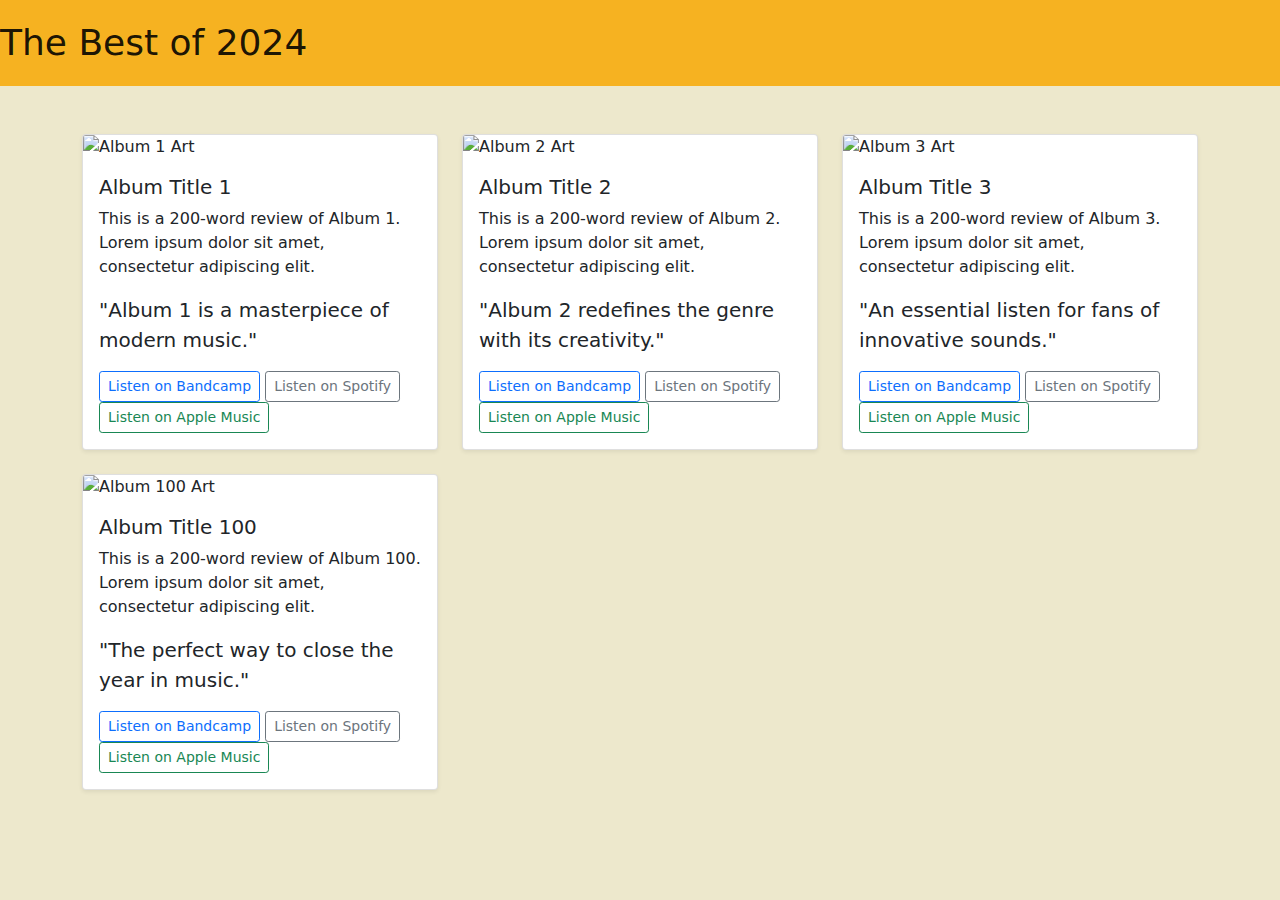
==== index.html @ 3a25fb1e "navbar update" ====
<!DOCTYPE html>
<html lang="en">
<head>
    <meta charset="UTF-8">
    <meta name="viewport" content="width=device-width, initial-scale=1.0">
    <title>Best Albums of 2024</title>
    <!-- Link to Bootstrap CSS -->
    <link href="css/bootstrap.css" rel="stylesheet">

</head>
<body>
    <!-- Navigation (Optional) -->
    <nav class="navbar navbar-light bg-light">
        <a class="navbar-brand" href="#">The Best of 2024</a>
    </nav>

    <!-- Main Container for Albums List -->
    <div class="container mt-5">
        <div class="row" id="album-list">
            
            <!-- Album 1 -->
            <div class="col-md-4">
                <div class="card mb-4 shadow-sm">
                    <img src="https://via.placeholder.com/150" class="card-img-top" alt="Album 1 Art">
                    <div class="card-body">
                        <h5 class="card-title">Album Title 1</h5>
                        <p class="card-text">This is a 200-word review of Album 1. Lorem ipsum dolor sit amet, consectetur adipiscing elit.</p>
                        <blockquote class="blockquote mb-0">
                            <p>"Album 1 is a masterpiece of modern music."</p>
                        </blockquote>
                        <div class="mt-3">
                            <a href="#" class="btn btn-sm btn-outline-primary">Listen on Bandcamp</a>
                            <a href="#" class="btn btn-sm btn-outline-secondary">Listen on Spotify</a>
                            <a href="#" class="btn btn-sm btn-outline-success">Listen on Apple Music</a>
                        </div>
                    </div>
                </div>
            </div>

            <!-- Repeat for Albums 2 to 100 -->
            <!-- Album 2 -->
            <div class="col-md-4">
                <div class="card mb-4 shadow-sm">
                    <img src="https://via.placeholder.com/150" class="card-img-top" alt="Album 2 Art">
                    <div class="card-body">
                        <h5 class="card-title">Album Title 2</h5>
                        <p class="card-text">This is a 200-word review of Album 2. Lorem ipsum dolor sit amet, consectetur adipiscing elit.</p>
                        <blockquote class="blockquote mb-0">
                            <p>"Album 2 redefines the genre with its creativity."</p>
                        </blockquote>
                        <div class="mt-3">
                            <a href="#" class="btn btn-sm btn-outline-primary">Listen on Bandcamp</a>
                            <a href="#" class="btn btn-sm btn-outline-secondary">Listen on Spotify</a>
                            <a href="#" class="btn btn-sm btn-outline-success">Listen on Apple Music</a>
                        </div>
                    </div>
                </div>
            </div>

            <!-- Album 3 -->
            <div class="col-md-4">
                <div class="card mb-4 shadow-sm">
                    <img src="https://via.placeholder.com/150" class="card-img-top" alt="Album 3 Art">
                    <div class="card-body">
                        <h5 class="card-title">Album Title 3</h5>
                        <p class="card-text">This is a 200-word review of Album 3. Lorem ipsum dolor sit amet, consectetur adipiscing elit.</p>
                        <blockquote class="blockquote mb-0">
                            <p>"An essential listen for fans of innovative sounds."</p>
                        </blockquote>
                        <div class="mt-3">
                            <a href="#" class="btn btn-sm btn-outline-primary">Listen on Bandcamp</a>
                            <a href="#" class="btn btn-sm btn-outline-secondary">Listen on Spotify</a>
                            <a href="#" class="btn btn-sm btn-outline-success">Listen on Apple Music</a>
                        </div>
                    </div>
                </div>
            </div>

            <!-- Repeat the same structure for all albums up to Album 100 -->
            <!-- For brevity, I'll skip to the 100th album here -->

            <!-- Album 100 -->
            <div class="col-md-4">
                <div class="card mb-4 shadow-sm">
                    <img src="https://via.placeholder.com/150" class="card-img-top" alt="Album 100 Art">
                    <div class="card-body">
                        <h5 class="card-title">Album Title 100</h5>
                        <p class="card-text">This is a 200-word review of Album 100. Lorem ipsum dolor sit amet, consectetur adipiscing elit.</p>
                        <blockquote class="blockquote mb-0">
                            <p>"The perfect way to close the year in music."</p>
                        </blockquote>
                        <div class="mt-3">
                            <a href="#" class="btn btn-sm btn-outline-primary">Listen on Bandcamp</a>
                            <a href="#" class="btn btn-sm btn-outline-secondary">Listen on Spotify</a>
                            <a href="#" class="btn btn-sm btn-outline-success">Listen on Apple Music</a>
                        </div>
                    </div>
                </div>
            </div>

        </div>
    </div>

    <!-- Link to Bootstrap JavaScript (Optional for interactive components) -->
    <script src="https://code.jquery.com/jquery-3.5.1.slim.min.js"></script>
    <script src="https://cdn.jsdelivr.net/npm/bootstrap@4.5.2/dist/js/bootstrap.bundle.min.js"></script>
    <!-- Link to Your Custom JS -->
    <script src="script.js"></script>
</body>
</html>
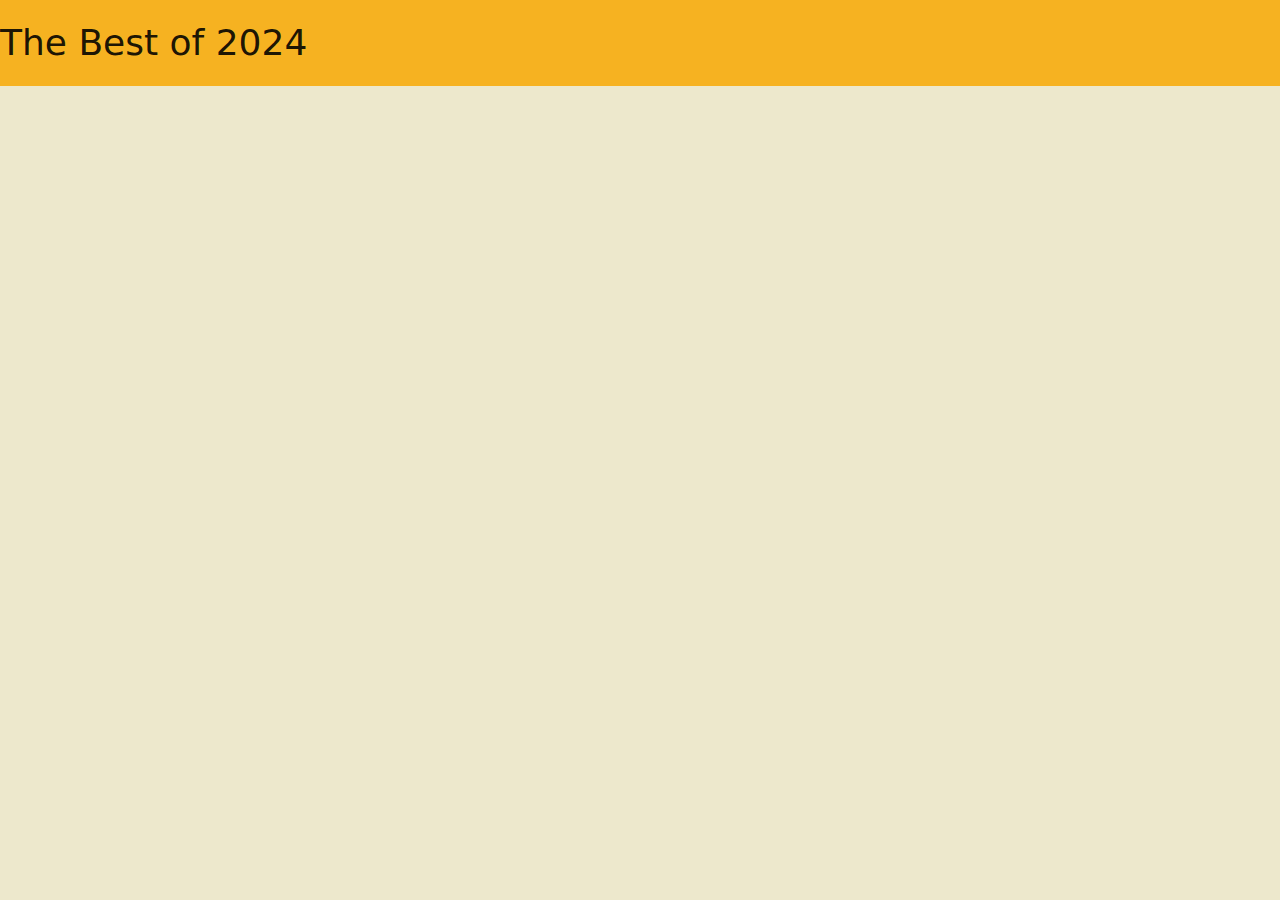
==== commit 84aaf03f: "JS" ====
--- a/index.html
+++ b/index.html
@@ -14,93 +14,11 @@
         <a class="navbar-brand" href="#">The Best of 2024</a>
     </nav>
 
-    <!-- Main Container for Albums List -->
     <div class="container mt-5">
         <div class="row" id="album-list">
-            
-            <!-- Album 1 -->
-            <div class="col-md-4">
-                <div class="card mb-4 shadow-sm">
-                    <img src="https://via.placeholder.com/150" class="card-img-top" alt="Album 1 Art">
-                    <div class="card-body">
-                        <h5 class="card-title">Album Title 1</h5>
-                        <p class="card-text">This is a 200-word review of Album 1. Lorem ipsum dolor sit amet, consectetur adipiscing elit.</p>
-                        <blockquote class="blockquote mb-0">
-                            <p>"Album 1 is a masterpiece of modern music."</p>
-                        </blockquote>
-                        <div class="mt-3">
-                            <a href="#" class="btn btn-sm btn-outline-primary">Listen on Bandcamp</a>
-                            <a href="#" class="btn btn-sm btn-outline-secondary">Listen on Spotify</a>
-                            <a href="#" class="btn btn-sm btn-outline-success">Listen on Apple Music</a>
-                        </div>
-                    </div>
-                </div>
-            </div>
-
-            <!-- Repeat for Albums 2 to 100 -->
-            <!-- Album 2 -->
-            <div class="col-md-4">
-                <div class="card mb-4 shadow-sm">
-                    <img src="https://via.placeholder.com/150" class="card-img-top" alt="Album 2 Art">
-                    <div class="card-body">
-                        <h5 class="card-title">Album Title 2</h5>
-                        <p class="card-text">This is a 200-word review of Album 2. Lorem ipsum dolor sit amet, consectetur adipiscing elit.</p>
-                        <blockquote class="blockquote mb-0">
-                            <p>"Album 2 redefines the genre with its creativity."</p>
-                        </blockquote>
-                        <div class="mt-3">
-                            <a href="#" class="btn btn-sm btn-outline-primary">Listen on Bandcamp</a>
-                            <a href="#" class="btn btn-sm btn-outline-secondary">Listen on Spotify</a>
-                            <a href="#" class="btn btn-sm btn-outline-success">Listen on Apple Music</a>
-                        </div>
-                    </div>
-                </div>
-            </div>
-
-            <!-- Album 3 -->
-            <div class="col-md-4">
-                <div class="card mb-4 shadow-sm">
-                    <img src="https://via.placeholder.com/150" class="card-img-top" alt="Album 3 Art">
-                    <div class="card-body">
-                        <h5 class="card-title">Album Title 3</h5>
-                        <p class="card-text">This is a 200-word review of Album 3. Lorem ipsum dolor sit amet, consectetur adipiscing elit.</p>
-                        <blockquote class="blockquote mb-0">
-                            <p>"An essential listen for fans of innovative sounds."</p>
-                        </blockquote>
-                        <div class="mt-3">
-                            <a href="#" class="btn btn-sm btn-outline-primary">Listen on Bandcamp</a>
-                            <a href="#" class="btn btn-sm btn-outline-secondary">Listen on Spotify</a>
-                            <a href="#" class="btn btn-sm btn-outline-success">Listen on Apple Music</a>
-                        </div>
-                    </div>
-                </div>
-            </div>
-
-            <!-- Repeat the same structure for all albums up to Album 100 -->
-            <!-- For brevity, I'll skip to the 100th album here -->
-
-            <!-- Album 100 -->
-            <div class="col-md-4">
-                <div class="card mb-4 shadow-sm">
-                    <img src="https://via.placeholder.com/150" class="card-img-top" alt="Album 100 Art">
-                    <div class="card-body">
-                        <h5 class="card-title">Album Title 100</h5>
-                        <p class="card-text">This is a 200-word review of Album 100. Lorem ipsum dolor sit amet, consectetur adipiscing elit.</p>
-                        <blockquote class="blockquote mb-0">
-                            <p>"The perfect way to close the year in music."</p>
-                        </blockquote>
-                        <div class="mt-3">
-                            <a href="#" class="btn btn-sm btn-outline-primary">Listen on Bandcamp</a>
-                            <a href="#" class="btn btn-sm btn-outline-secondary">Listen on Spotify</a>
-                            <a href="#" class="btn btn-sm btn-outline-success">Listen on Apple Music</a>
-                        </div>
-                    </div>
-                </div>
-            </div>
-
+            <!-- Albums will be dynamically added here -->
         </div>
     </div>
-
     <!-- Link to Bootstrap JavaScript (Optional for interactive components) -->
     <script src="https://code.jquery.com/jquery-3.5.1.slim.min.js"></script>
     <script src="https://cdn.jsdelivr.net/npm/bootstrap@4.5.2/dist/js/bootstrap.bundle.min.js"></script>
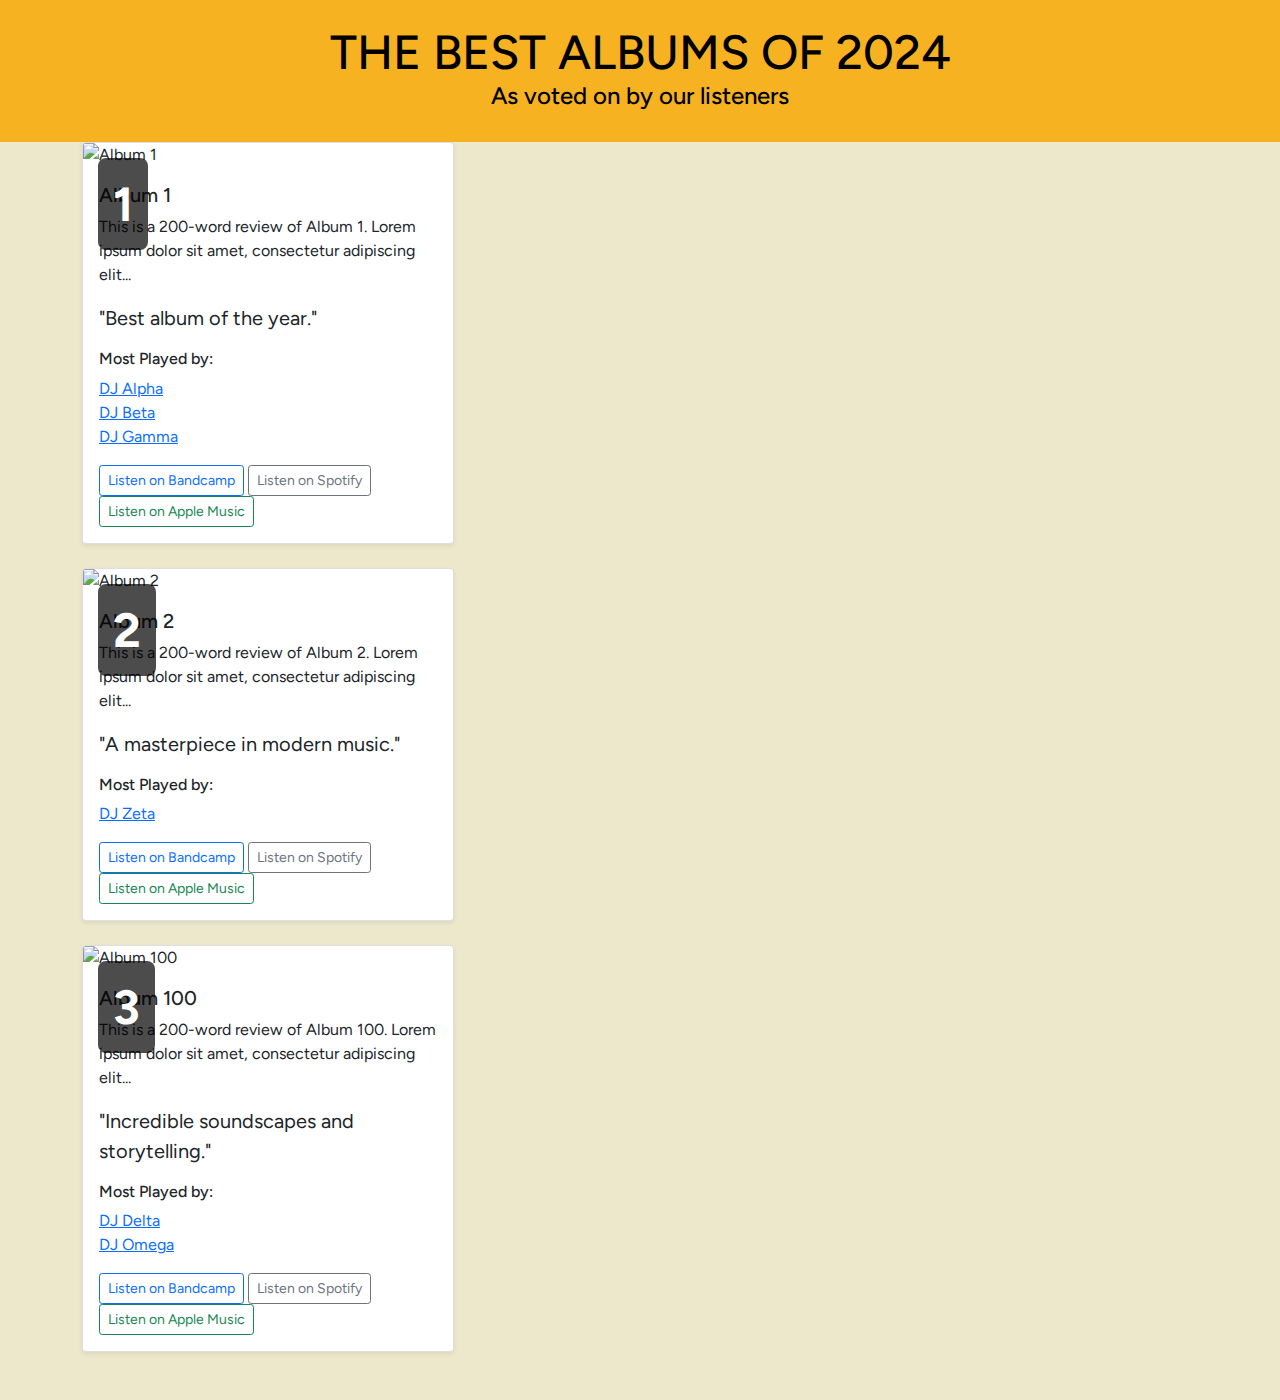
==== commit 770109e6: "major update" ====
--- a/index.html
+++ b/index.html
@@ -6,14 +6,21 @@
     <title>Best Albums of 2024</title>
     <!-- Link to Bootstrap CSS -->
     <link href="css/bootstrap.css" rel="stylesheet">
+        <link rel="preconnect" href="https://fonts.googleapis.com">
+        <link rel="preconnect" href="https://fonts.gstatic.com" crossorigin>
+        <link href="https://fonts.googleapis.com/css2?family=Figtree:wght@400;700&display=swap" rel="stylesheet">
 
+    
 </head>
 <body>
     <!-- Navigation (Optional) -->
-    <nav class="navbar navbar-light bg-light">
-        <a class="navbar-brand" href="#">The Best of 2024</a>
-    </nav>
-
+    <div class="page-header text-center p-4">
+        <h1 class="page-title">The Best Albums of 2024</h1>
+        <h2 class="page-subtitle">As voted on by our listeners</h2>
+    </div>
+    <div class="container" id="album-list">
+        <!-- Album cards will be added here -->
+    </div>
     <div class="container mt-5">
         <div class="row" id="album-list">
             <!-- Albums will be dynamically added here -->
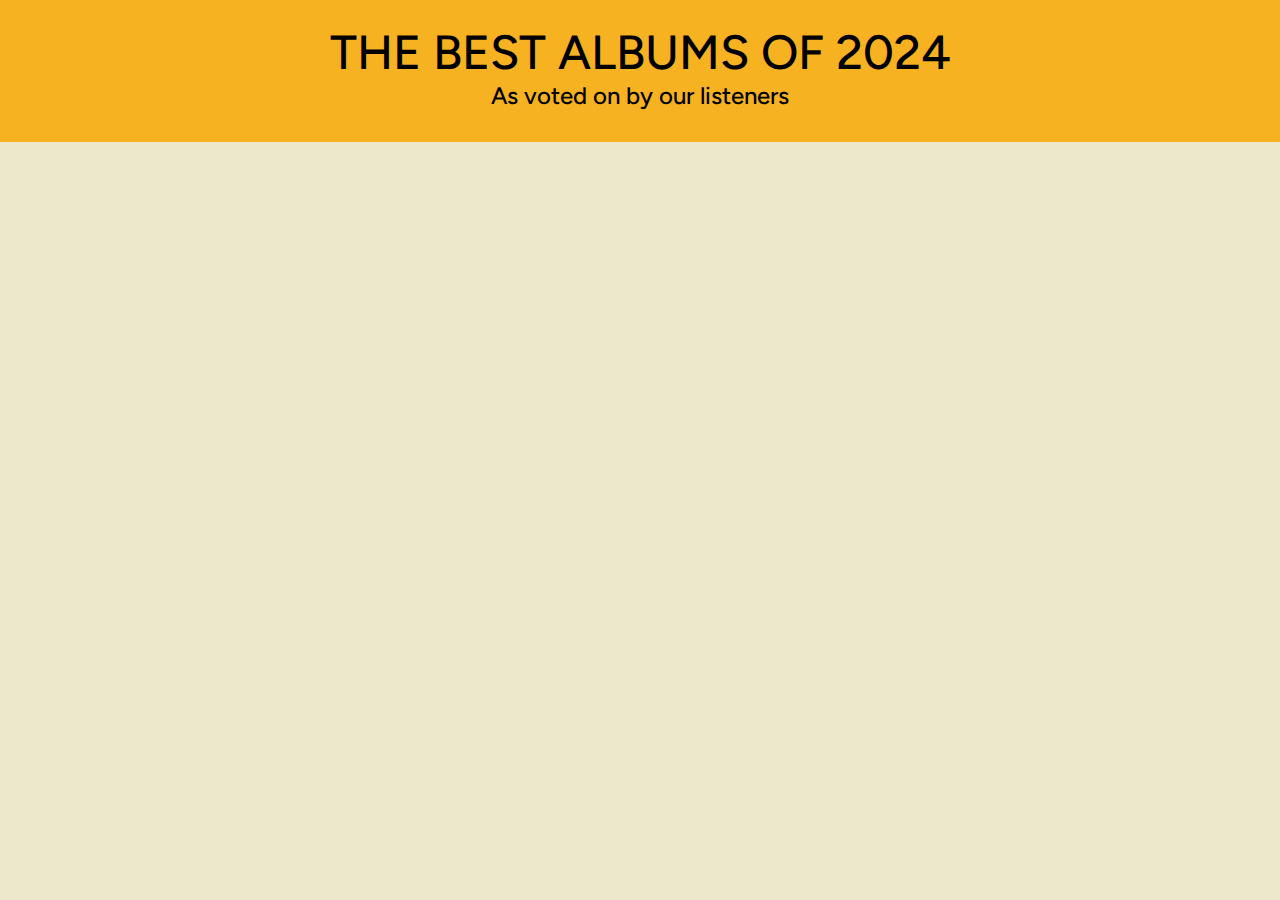
==== commit de03ab4c: "update layout" ====
--- a/index.html
+++ b/index.html
@@ -18,9 +18,7 @@
         <h1 class="page-title">The Best Albums of 2024</h1>
         <h2 class="page-subtitle">As voted on by our listeners</h2>
     </div>
-    <div class="container" id="album-list">
-        <!-- Album cards will be added here -->
-    </div>
+   
     <div class="container mt-5">
         <div class="row" id="album-list">
             <!-- Albums will be dynamically added here -->
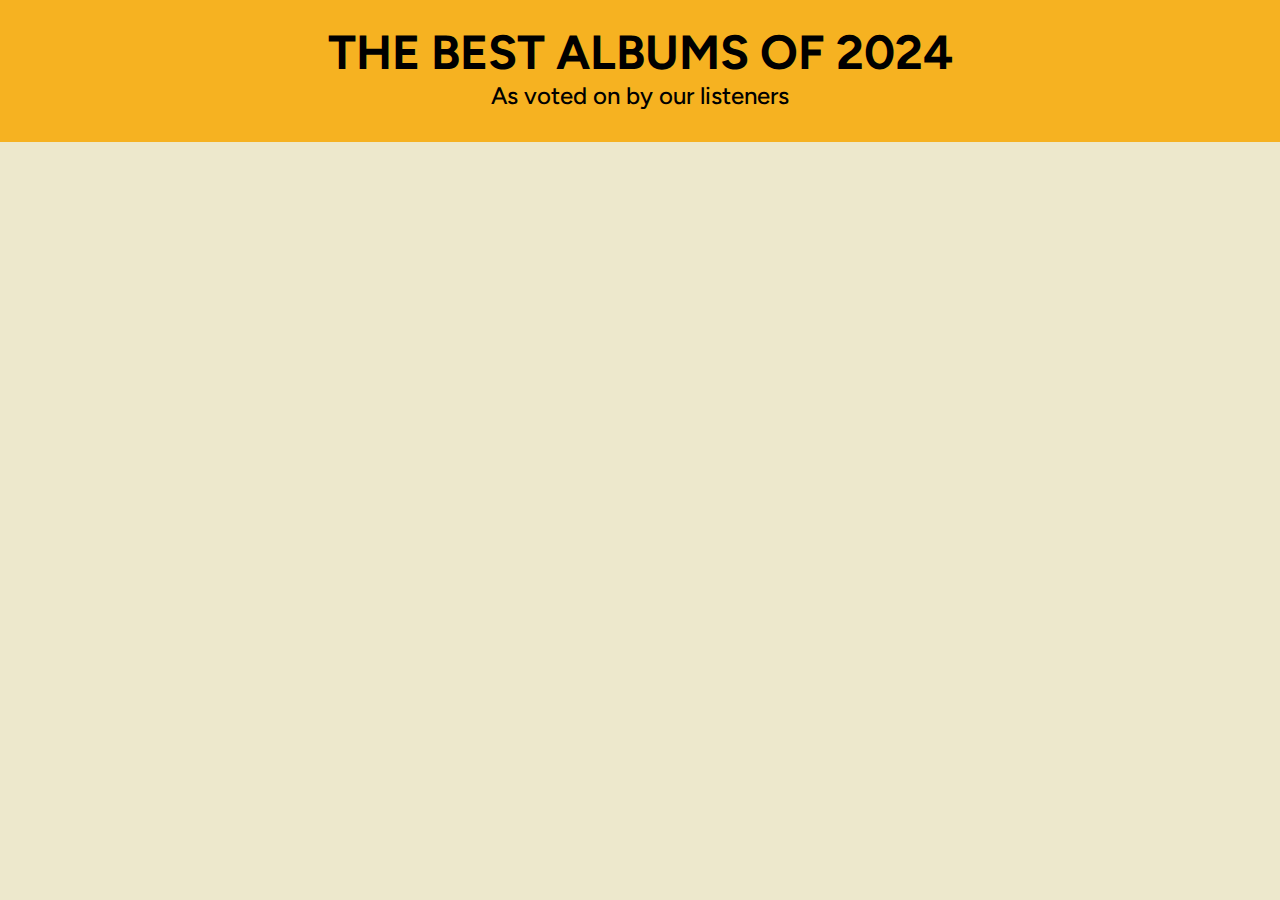
==== commit 1e6879af: "adding header" ====
--- a/index.html
+++ b/index.html
@@ -10,7 +10,10 @@
         <link rel="preconnect" href="https://fonts.gstatic.com" crossorigin>
         <link href="https://fonts.googleapis.com/css2?family=Figtree:wght@400;700&display=swap" rel="stylesheet">
 
-    
+        <script src="https://code.jquery.com/jquery-3.5.1.slim.min.js"></script>
+        <script src="https://cdn.jsdelivr.net/npm/bootstrap@4.5.2/dist/js/bootstrap.bundle.min.js"></script>
+        <!-- Link to Your Custom JS -->
+        <script src="script.js"></script>
 </head>
 <body>
     <!-- Navigation (Optional) -->
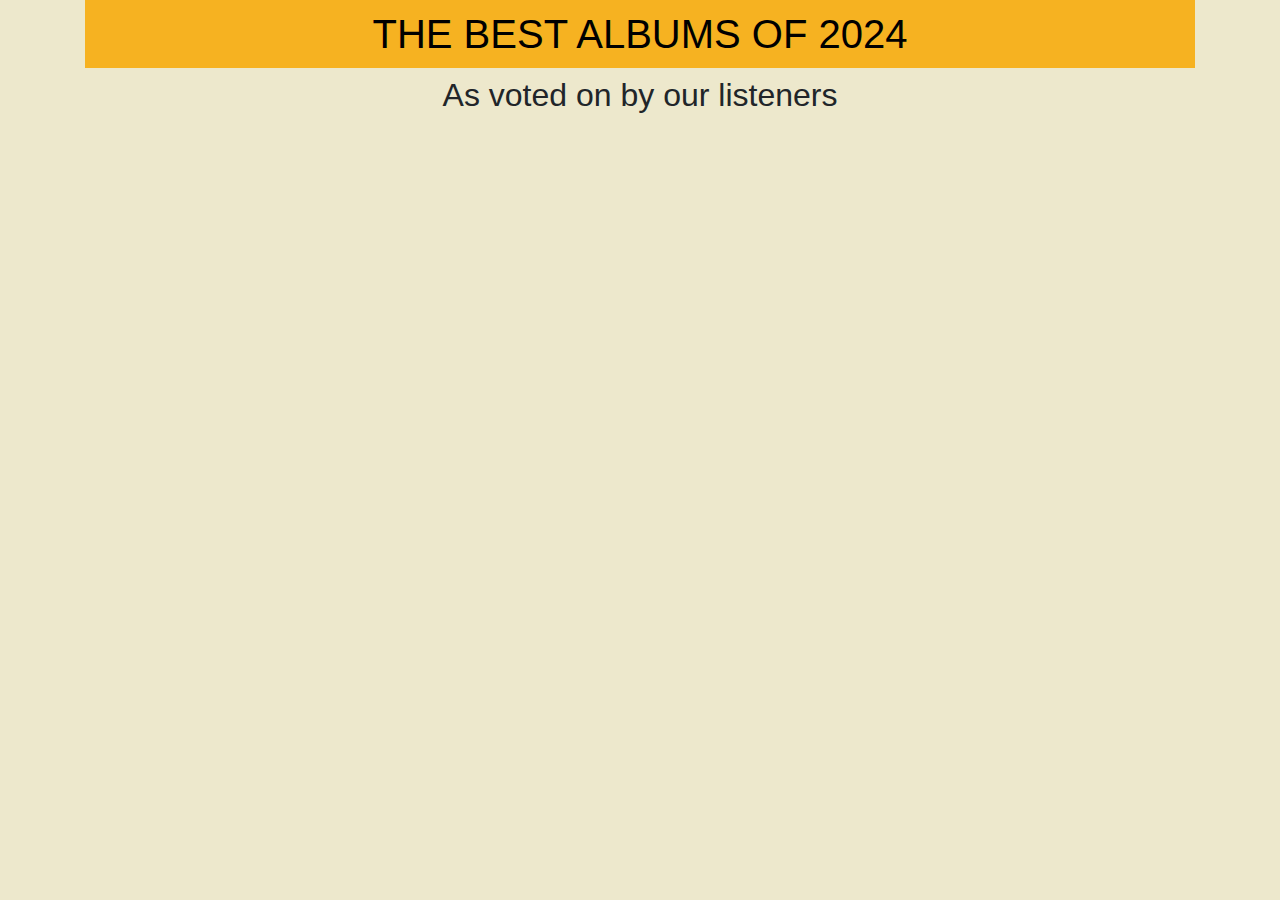
==== commit d3c1ccda: "update html" ====
--- a/index.html
+++ b/index.html
@@ -3,34 +3,23 @@
 <head>
     <meta charset="UTF-8">
     <meta name="viewport" content="width=device-width, initial-scale=1.0">
-    <title>Best Albums of 2024</title>
-    <!-- Link to Bootstrap CSS -->
-    <link href="css/bootstrap.css" rel="stylesheet">
-        <link rel="preconnect" href="https://fonts.googleapis.com">
-        <link rel="preconnect" href="https://fonts.gstatic.com" crossorigin>
-        <link href="https://fonts.googleapis.com/css2?family=Figtree:wght@400;700&display=swap" rel="stylesheet">
+    <title>The Best Albums of 2024</title>
+    <link rel="stylesheet" href="https://stackpath.bootstrapcdn.com/bootstrap/4.5.2/css/bootstrap.min.css">
+    <link rel="stylesheet" href="bootstrap.css">
+</head>
+<body style="background-color: #EDE8CC; font-family: 'Figtree', sans-serif;">
 
-        <script src="https://code.jquery.com/jquery-3.5.1.slim.min.js"></script>
-        <script src="https://cdn.jsdelivr.net/npm/bootstrap@4.5.2/dist/js/bootstrap.bundle.min.js"></script>
-        <!-- Link to Your Custom JS -->
-        <script src="script.js"></script>
-</head>
-<body>
-    <!-- Navigation (Optional) -->
-    <div class="page-header text-center p-4">
-        <h1 class="page-title">The Best Albums of 2024</h1>
-        <h2 class="page-subtitle">As voted on by our listeners</h2>
+    <div class="container text-center">
+        <h1 class="text-uppercase" style="background-color: #F6B221; color: black; padding: 10px;">The Best Albums of 2024</h1>
+        <h2>As voted on by our listeners</h2>
     </div>
-   
-    <div class="container mt-5">
+
+    <div class="container">
         <div class="row" id="album-list">
-            <!-- Albums will be dynamically added here -->
+            <!-- JavaScript will insert album cards here -->
         </div>
     </div>
-    <!-- Link to Bootstrap JavaScript (Optional for interactive components) -->
-    <script src="https://code.jquery.com/jquery-3.5.1.slim.min.js"></script>
-    <script src="https://cdn.jsdelivr.net/npm/bootstrap@4.5.2/dist/js/bootstrap.bundle.min.js"></script>
-    <!-- Link to Your Custom JS -->
+
     <script src="script.js"></script>
 </body>
 </html>
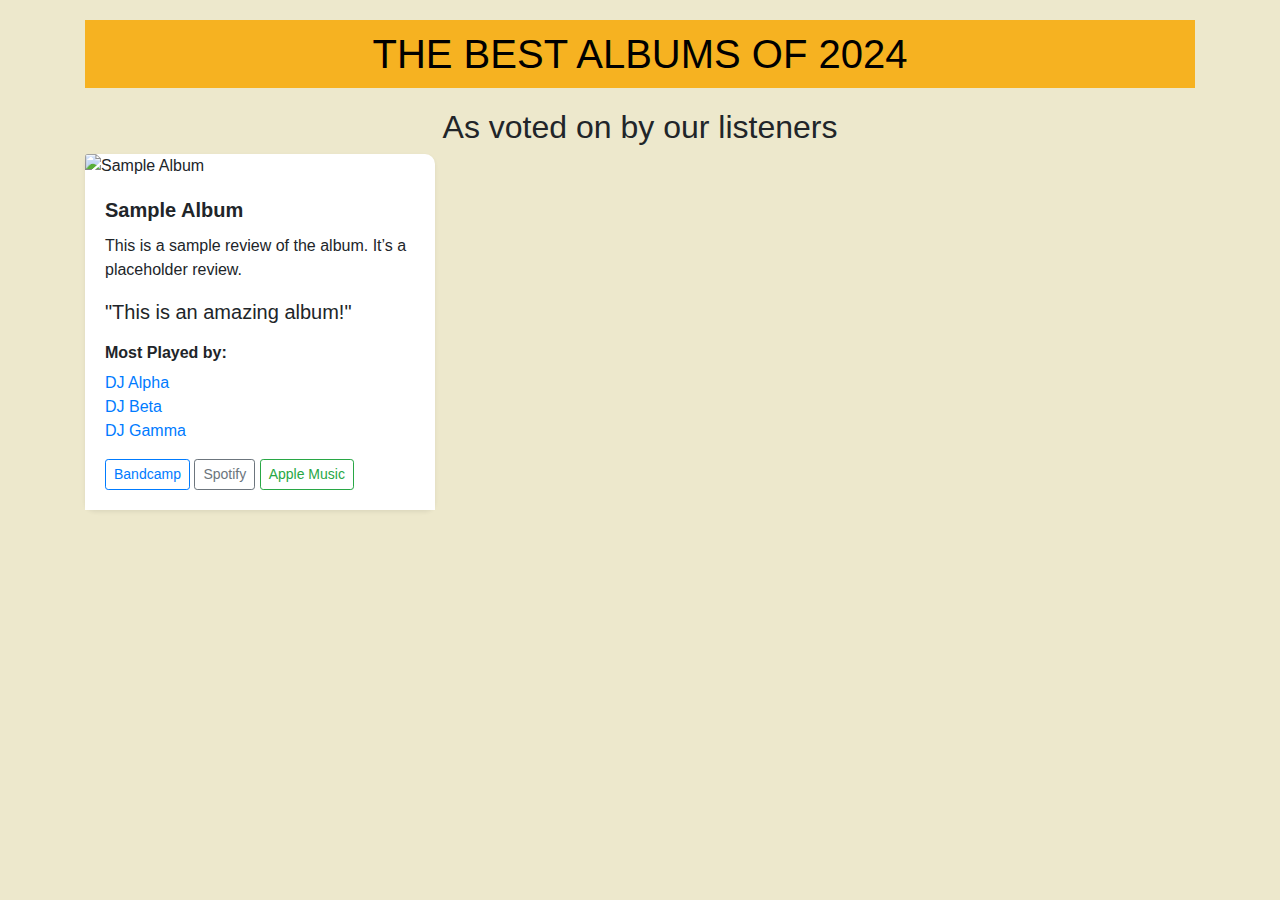
==== commit b941a232: "updates for test" ====
--- a/index.html
+++ b/index.html
@@ -5,7 +5,7 @@
     <meta name="viewport" content="width=device-width, initial-scale=1.0">
     <title>The Best Albums of 2024</title>
     <link rel="stylesheet" href="https://stackpath.bootstrapcdn.com/bootstrap/4.5.2/css/bootstrap.min.css">
-    <link rel="stylesheet" href="bootstrap.css">
+    <link rel="stylesheet" href="style.css">
 </head>
 <body style="background-color: #EDE8CC; font-family: 'Figtree', sans-serif;">
 
--- a/style.css
+++ b/style.css
@@ -0,0 +1,54 @@
+/* General Styles */
+body {
+    background-color: #EDE8CC;
+    font-family: 'Figtree', sans-serif;
+}
+
+h1, h2 {
+    margin-top: 20px;
+}
+
+h1 {
+    background-color: #F6B221;
+    color: black;
+    padding: 10px;
+    text-transform: uppercase;
+}
+
+/* Album Card Styles */
+.card {
+    border: none;
+    border-radius: 10px;
+}
+
+.card-body {
+    background-color: #fff;
+    padding: 20px;
+}
+
+.card-title {
+    font-weight: bold;
+}
+
+.card-text {
+    margin-bottom: 15px;
+}
+
+/* Most Played Section */
+.most-played h6 {
+    font-weight: bold;
+    margin-top: 15px;
+}
+
+.most-played ul {
+    padding-left: 0;
+}
+
+.most-played ul li {
+    list-style: none;
+}
+
+/* Album Number Styling */
+.album-number {
+    position: absolute;
+    top: 10px
